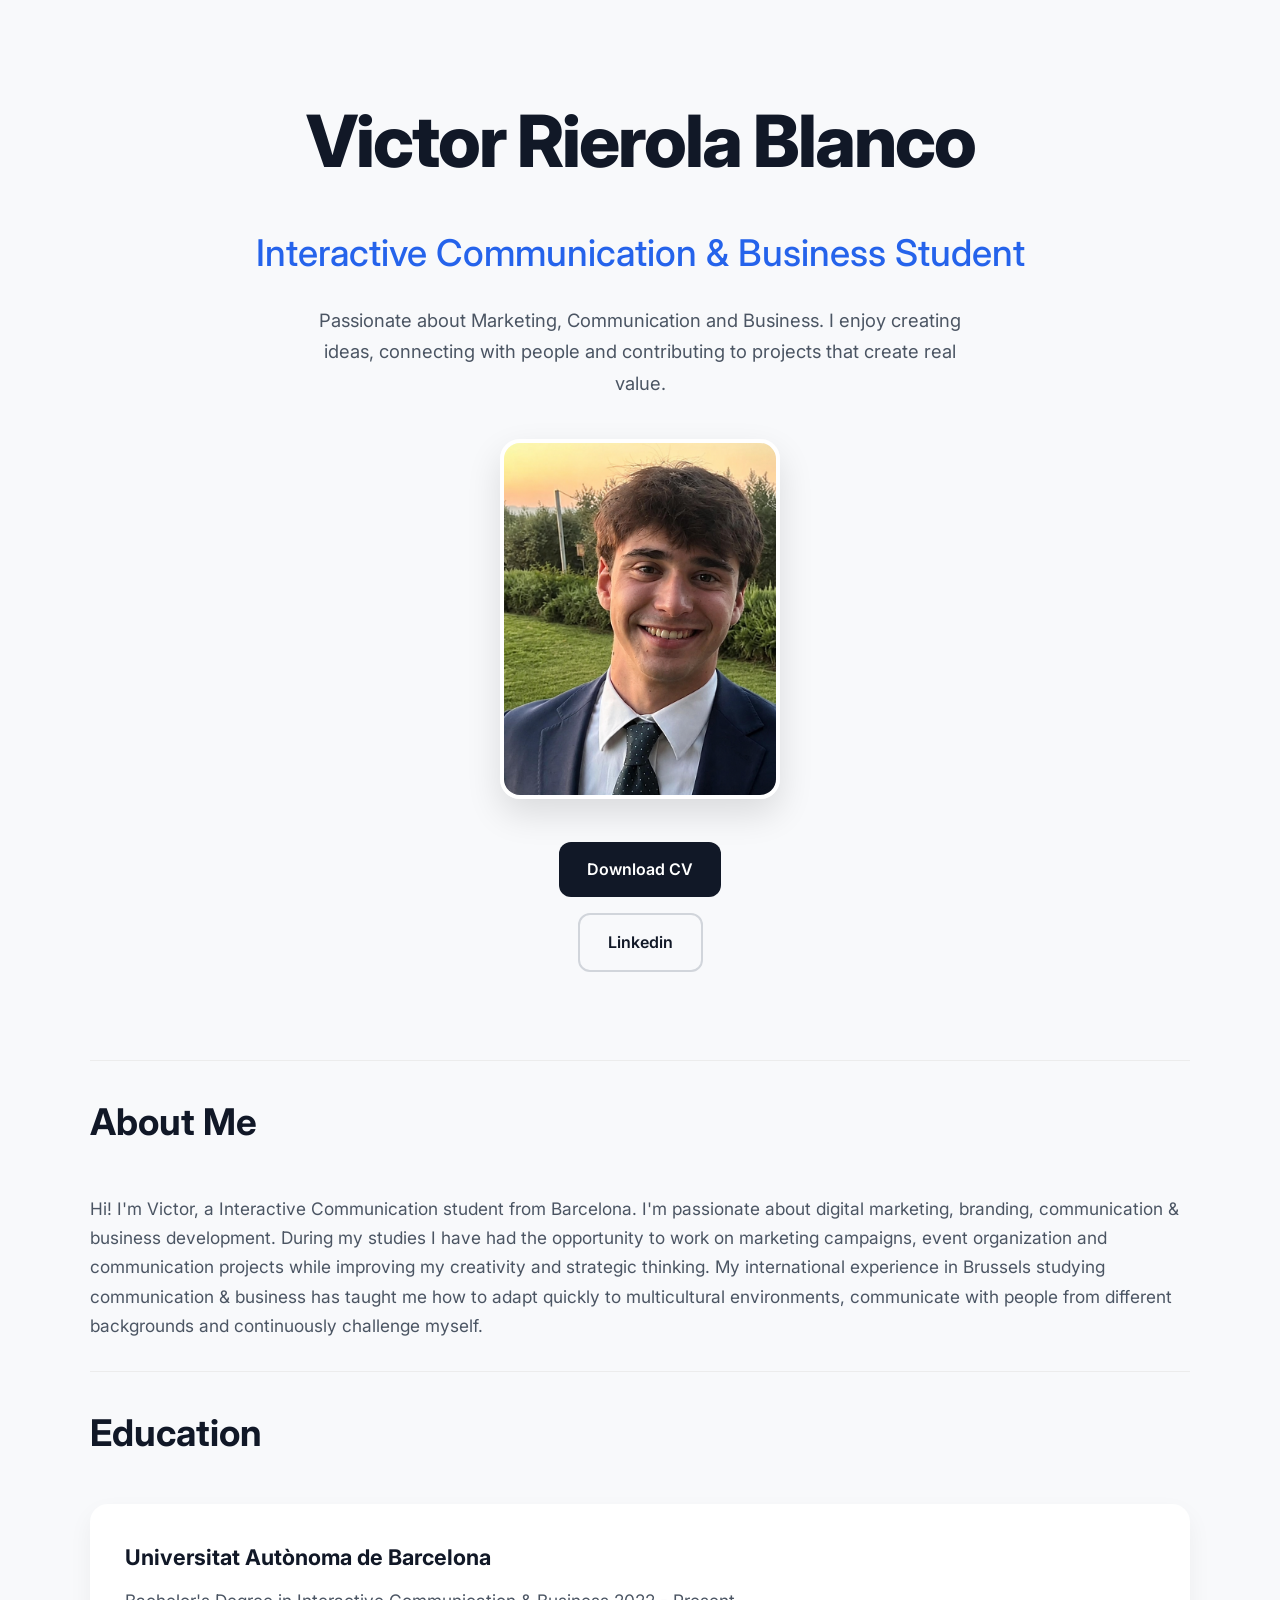
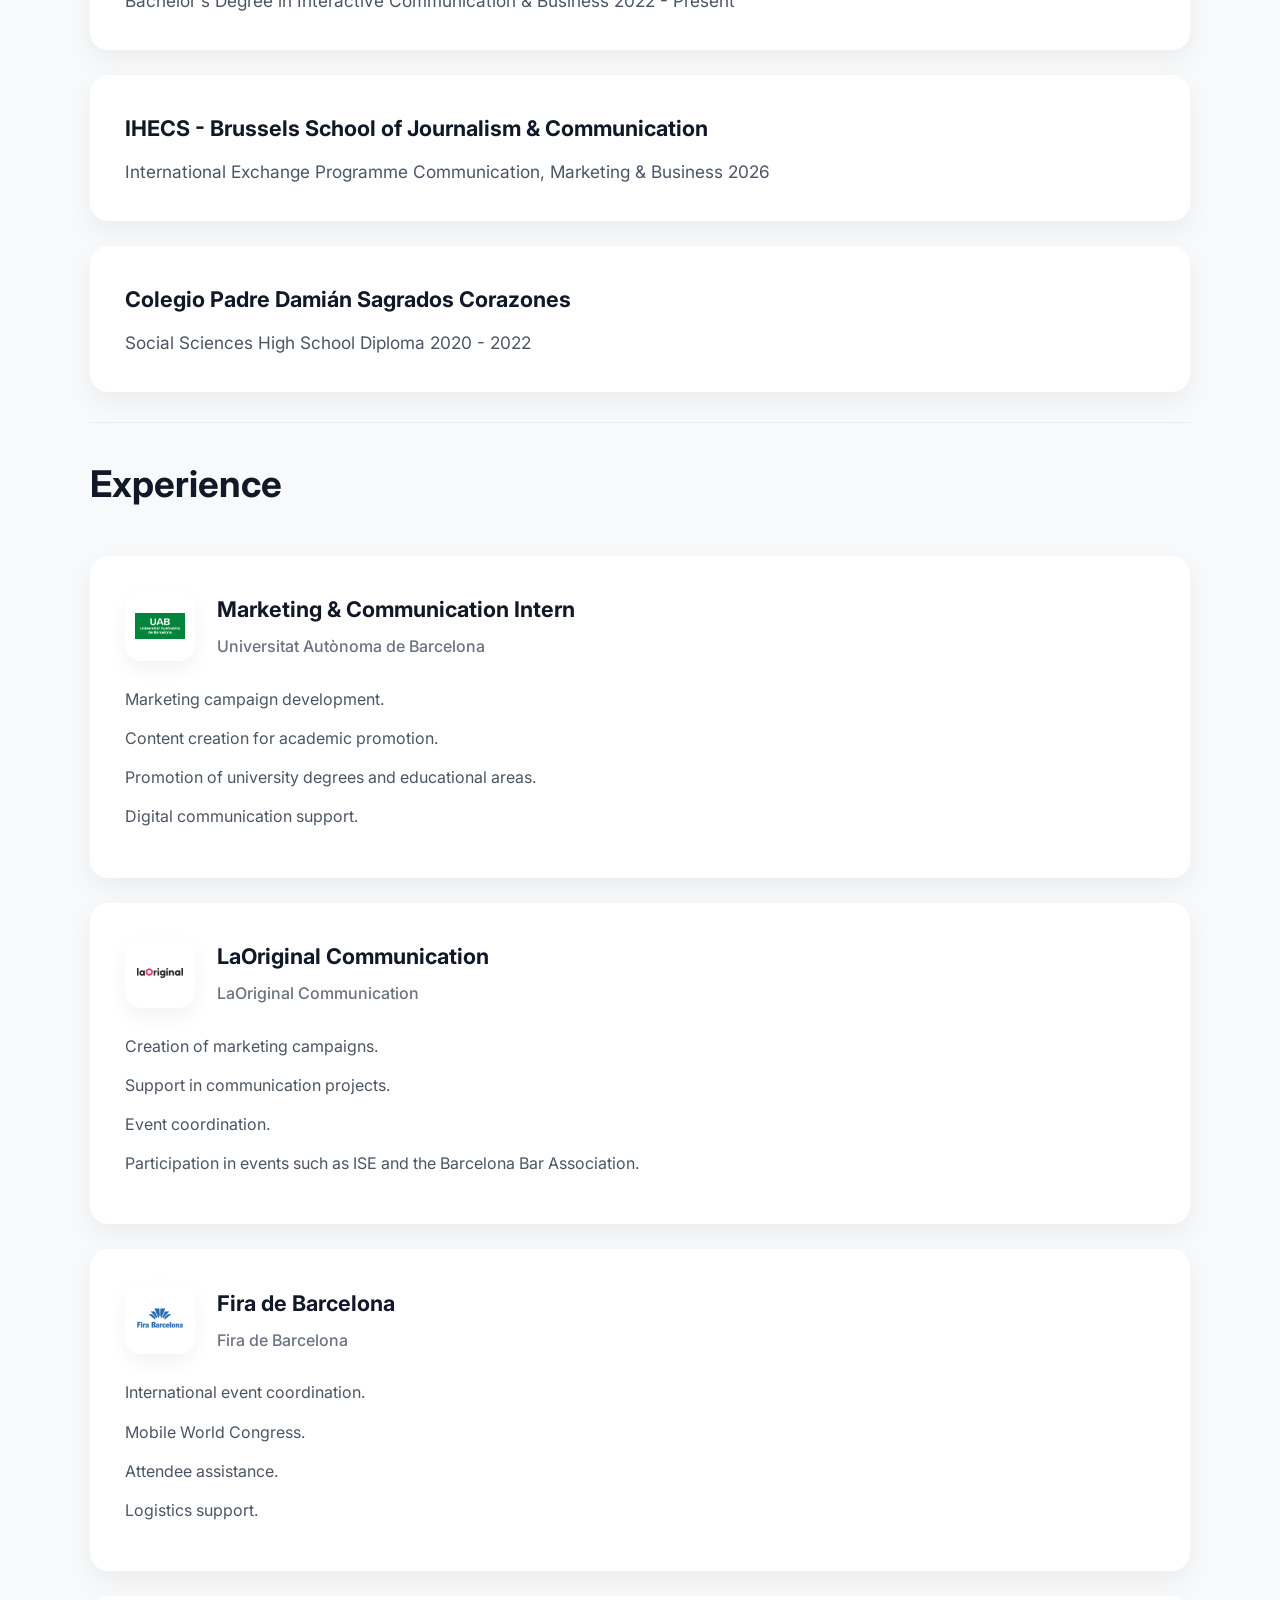
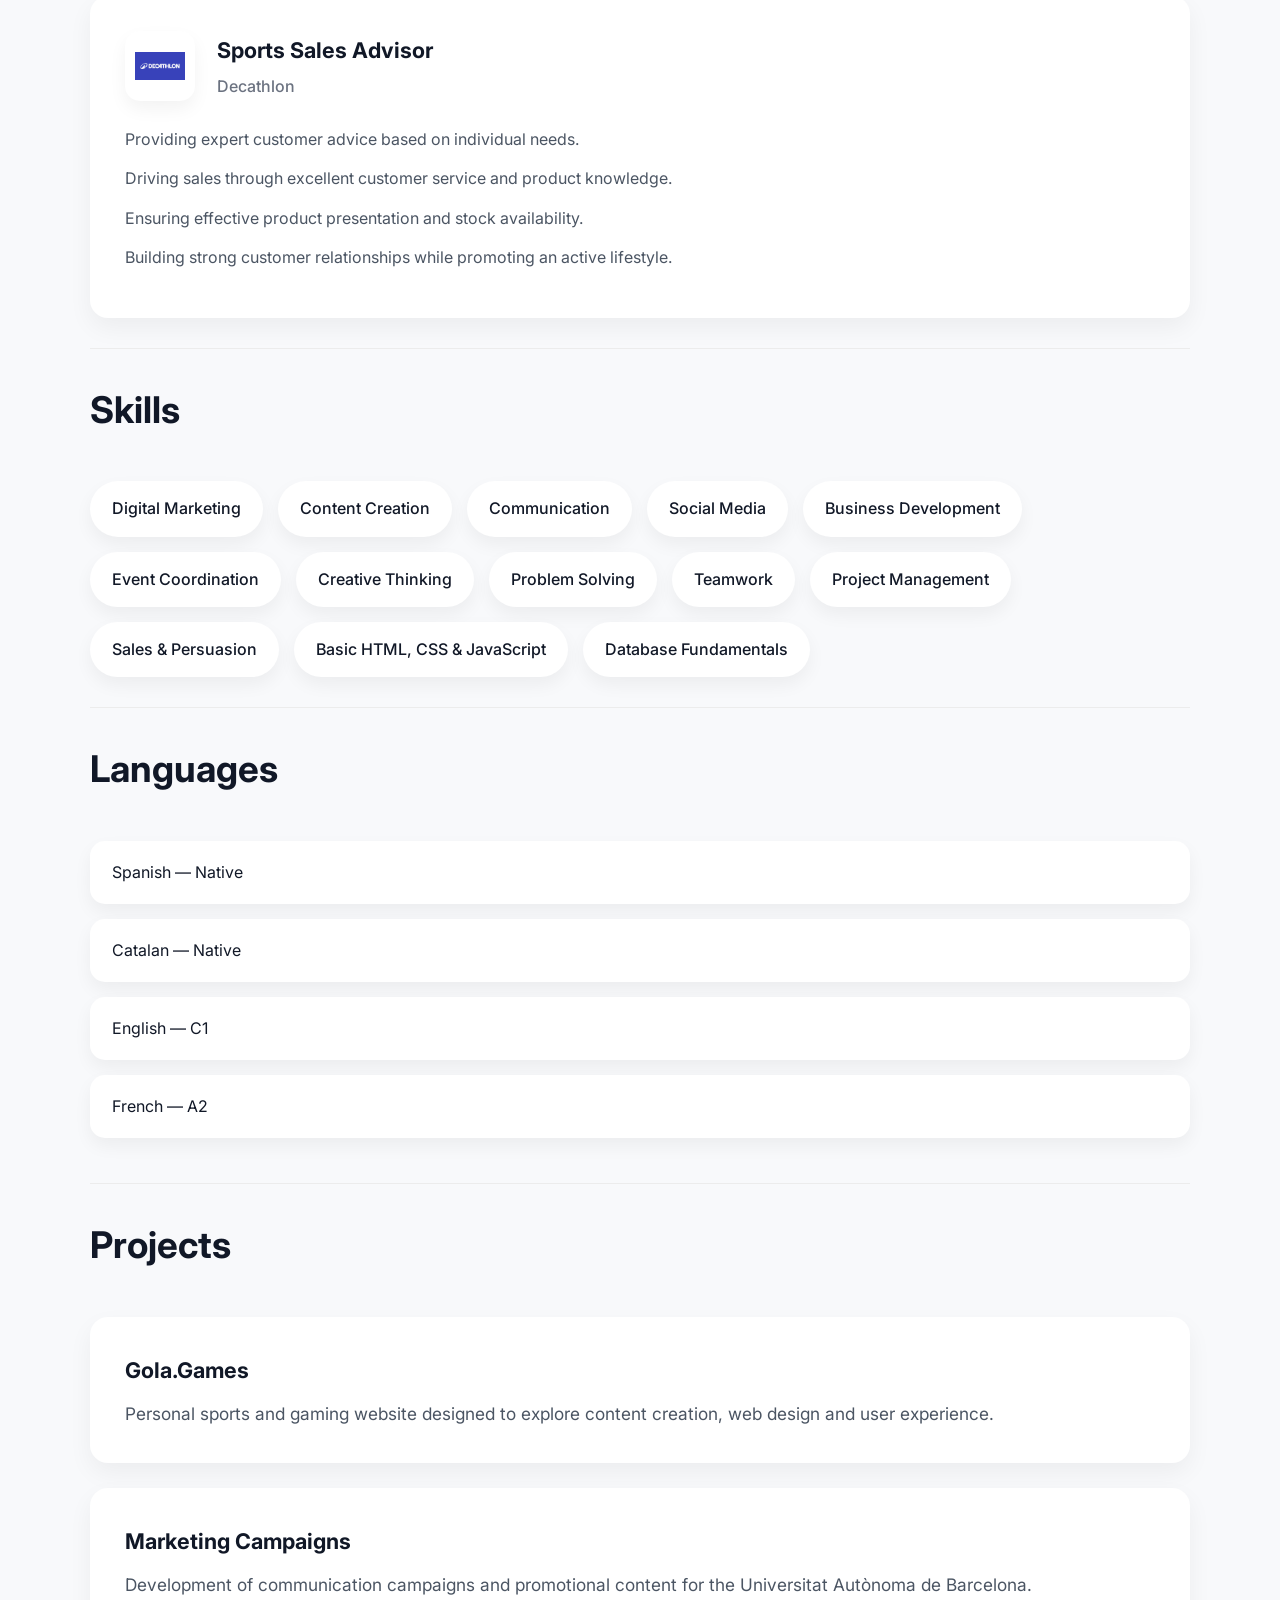
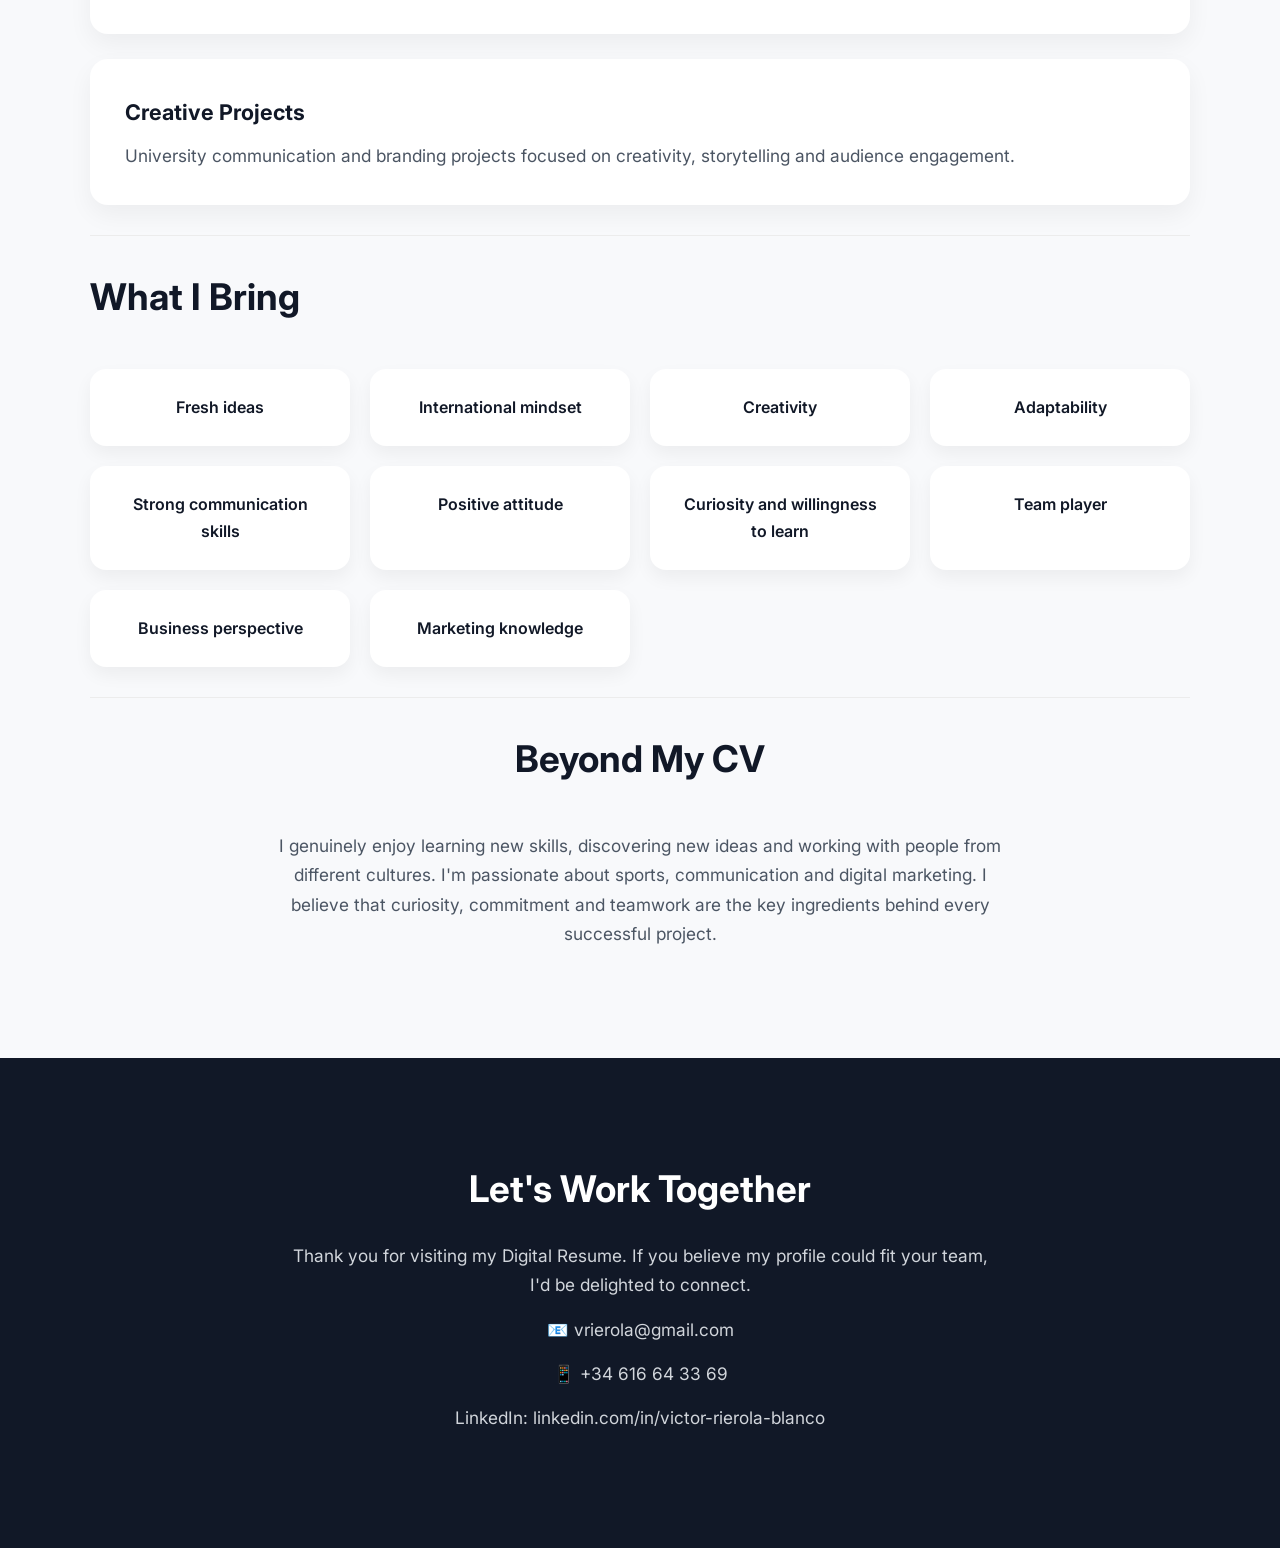
==== index.html @ 32dbc3a5 "Add files via upload" ====
<!DOCTYPE html>
<html lang="en">

<head>

    <meta charset="UTF-8">
    <meta name="viewport" content="width=device-width, initial-scale=1.0">
    <link rel="stylesheet" href="style.css">
    <title>Victor Rierola | Digital Resume</title>

</head>

<body>

    <!-- HERO -->

    <header>
        
        
        <h1>Victor Rierola Blanco</h1>


        <h2>Interactive Communication & Business Student</h2>

        <p>
            Passionate about Marketing, Communication and Business.
            I enjoy creating ideas, connecting with people and contributing
            to projects that create real value.
        </p>

        <div class="profile-picture">
            <img src="assets/images/ProfilePicture.png" alt="Victor Rierola Blanco">
        </div>

        <a href="assets/documents/CV-VICTORRIEROLA2026.pdf" download>Download CV</a>

        <a href="https://www.linkedin.com/in/victor-rierola-blanco" target="_blank">Linkedin</a>

    </header>



    <!-- ABOUT -->

    <section id="about">

        <h2>About Me</h2>

        <p>

            Hi!

            I'm Victor, a Interactive Communication student from Barcelona.

            I'm passionate about digital marketing, branding, communication &
            business development.

            During my studies I have had the opportunity to work on marketing
            campaigns, event organization and communication projects while
            improving my creativity and strategic thinking.

            My international experience in Brussels studying communication & business 
            has taught me how to adapt quickly to multicultural environments, 
            communicate with people from different backgrounds and continuously 
            challenge myself.

        </p>

    </section>



    <!-- EDUCATION -->

    <section id="education">

        <h2>Education</h2>

        <article>

            <h3>Universitat Autònoma de Barcelona</h3>

            <p>

                Bachelor's Degree in Interactive Communication & Business

                2022 - Present

            </p>

        </article>

        <article>

            <h3>IHECS - Brussels School of Journalism & Communication</h3>

            <p>

                International Exchange Programme

                Communication, Marketing & Business

                2026

            </p>

        </article>

        <article>

            <h3>Colegio Padre Damián Sagrados Corazones</h3>

            <p>

                Social Sciences High School Diploma

                2020 - 2022

            </p>

        </article>

    </section>



    <!-- EXPERIENCE -->

    <section id="experience">

        <h2>Experience</h2>

        <article class="experience-card">

            <div class="experience-header">
        
                <img src="assets/images/uablogo.jpg" alt="UAB Logo">
        
                <div>
        
                    <h3>Marketing & Communication Intern</h3>
        
                    <h4>Universitat Autònoma de Barcelona</h4>
        
                </div>
        
            </div>
        
            <ul>
        
                <li>Marketing campaign development.</li>
        
                <li>Content creation for academic promotion.</li>
        
                <li>Promotion of university degrees and educational areas.</li>
        
                <li>Digital communication support.</li>
        
            </ul>
        
        </article>
        
    <article class="experience-card">

        <div class="experience-header">

            <img src="assets/images/logo-laOriginal-Communication.png" alt="Original Communication Logo">

            <div>

                <h3>LaOriginal Communication</h3>

                <h4>LaOriginal Communication</h4>

            </div>

        </div>

        <ul>

            <li>Creation of marketing campaigns.</li>

            <li>Support in communication projects.</li>

            <li>Event coordination.</li>

            <li>Participation in events such as ISE and the Barcelona Bar Association.</li>

        </ul>

    </article>

    <article class="experience-card">

        <div class="experience-header">

            <img src="assets/images/logofirabarcelona.webp" alt="Fira de Barcelona Logo">

            <div>

                <h3>Fira de Barcelona</h3>

                <h4>Fira de Barcelona</h4>

            </div>

        </div>

        <ul>

            <li>International event coordination.</li>

            <li>Mobile World Congress.</li>

            <li>Attendee assistance.</li>

            <li>Logistics support.</li>

        </ul>

    </article>
    <article class="experience-card">

        <div class="experience-header">
    
            <img src="assets/images/logodecathlon.avif" alt="UAB Logo">
    
            <div>
    
                <h3>Sports Sales Advisor</h3>
    
                <h4>Decathlon</h4>
    
            </div>
    
        </div>
    
        <ul>
    
            <li>Providing expert customer advice based on individual needs.</li>

            <li>Driving sales through excellent customer service and product knowledge.</li>

            <li>Ensuring effective product presentation and stock availability.</li>

            <li>Building strong customer relationships while promoting an active lifestyle.</li>
    
        </ul>
    
        </article>

    </section>



    <!-- SKILLS -->

    <section id="skills">

        <h2>Skills</h2>

        <ul>

            <li>Digital Marketing</li>

            <li>Content Creation</li>

            <li>Communication</li>

            <li>Social Media</li>

            <li>Business Development</li>

            <li>Event Coordination</li>

            <li>Creative Thinking</li>

            <li>Problem Solving</li>

            <li>Teamwork</li>

            <li>Project Management</li>

            <li>Sales & Persuasion</li>

            <li>Basic HTML, CSS & JavaScript</li>

            <li>Database Fundamentals</li>

        </ul>

    </section>



    <!-- LANGUAGES -->

    <section id="languages">

        <h2>Languages</h2>

        <ul>

            <li>Spanish — Native</li>

            <li>Catalan — Native</li>

            <li>English — C1</li>

            <li>French — A2</li>

        </ul>

    </section>



    <!-- PROJECTS -->

    <section id="projects">

        <h2>Projects</h2>

        <article>

            <h3>Gola.Games</h3>

            <p>

                Personal sports and gaming website designed to explore
                content creation, web design and user experience.

            </p>

        </article>

        <article>

            <h3>Marketing Campaigns</h3>

            <p>

                Development of communication campaigns and promotional
                content for the Universitat Autònoma de Barcelona.

            </p>

        </article>

        <article>

            <h3>Creative Projects</h3>

            <p>

                University communication and branding projects focused on
                creativity, storytelling and audience engagement.

            </p>

        </article>

    </section>



    <!-- WHAT I BRING -->

    <section id="bring">

        <h2>What I Bring</h2>

        <ul>

            <li>Fresh ideas</li>

            <li>International mindset</li>

            <li>Creativity</li>

            <li>Adaptability</li>

            <li>Strong communication skills</li>

            <li>Positive attitude</li>

            <li>Curiosity and willingness to learn</li>

            <li>Team player</li>

            <li>Business perspective</li>

            <li>Marketing knowledge</li>

        </ul>

    </section>



    <!-- PERSONAL -->

    <section id="personal">

        <h2>Beyond My CV</h2>

        <p>

            I genuinely enjoy learning new skills, discovering new ideas
            and working with people from different cultures.

            I'm passionate about sports, communication and digital marketing.

            I believe that curiosity, commitment and teamwork are the key
            ingredients behind every successful project.

        </p>

    </section>



    <!-- CONTACT -->

    <footer>

        <h2>Let's Work Together</h2>

        <p>

            Thank you for visiting my Digital Resume.

            If you believe my profile could fit your team,
            I'd be delighted to connect.

        </p>

        <p>

            📧 vrierola@gmail.com

        </p>

        <p>

            📱 +34 616 64 33 69

        </p>

        <p>

            LinkedIn:
            linkedin.com/in/victor-rierola-blanco

        </p>

    </footer>

</body>

</html>
---- style.css ----
/*==========================
  Victor Rierola Portfolio
==========================*/

/* Google Font */
@import url('https://fonts.googleapis.com/css2?family=Inter:wght@300;400;500;600;700;800&display=swap');

*{
    margin:0;
    padding:0;
    box-sizing:border-box;
}

html{
    scroll-behavior:smooth;
}

body{

    font-family:'Inter',sans-serif;

    background:#F8F9FB;

    color:#111827;

    line-height:1.7;

}

/*==========================
GENERAL
==========================*/

section{

    width:min(1100px,90%);

    margin:auto;

    padding:30px 0;

}

h1{

    font-size:4.5rem;

    font-weight:800;

    letter-spacing:-2px;

}

h2{

    font-size:2.3rem;

    margin-bottom:40px;

    font-weight:700;

}

h3{

    font-size:1.35rem;

    margin-bottom:10px;

}

h4{

    font-size:1rem;

    color:#6B7280;

    margin-bottom:20px;

    font-weight:500;

}

p{

    color:#4B5563;

    font-size:1.08rem;

}

ul{

    list-style:none;

}

/*==========================
HEADER
==========================*/

/*==========================
PROFILE PICTURE
==========================*/

/*==========================
PROFILE PICTURE
==========================*/

/*==========================
PROFILE PICTURE
==========================*/

/*==========================
PROFILE PICTURE
==========================*/

/*==========================
PROFILE PICTURE
==========================*/

/*==========================
PROFILE PICTURE
==========================*/

/*==========================
PROFILE PICTURE
==========================*/

/*==========================
PROFILE PICTURE
==========================*/

.profile-picture{

    width:280px;
    height:360px;

    margin:0 auto 35px;

    overflow:hidden;

    border-radius:20px;

    border:4px solid #ffffff;

    box-shadow:0 15px 35px rgba(0,0,0,.12);

}

.profile-picture img{

    width:100%;
    height:100%;

    object-fit:cover;

    object-position:center center;

    display:block;

}
header{

    min-height:100vh;

    padding:80px 0;

    display:flex;

    flex-direction:column;

    justify-content:center;

    align-items:center;

    text-align:center;

    width:min(900px,90%);

    margin:auto;

}

header h2{

    color:#2563EB;

    font-weight:500;

    margin:20px 0;

}

header p{

    max-width:650px;

    margin-bottom:40px;

    font-size:1.15rem;

}

header a{

    display:inline-block;

    margin:8px;

    padding:14px 28px;

    text-decoration:none;

    border-radius:12px;

    transition:.3s;

    font-weight:600;

}

header a:first-of-type{

    background:#111827;

    color:white;

}

header a:last-of-type{

    border:2px solid #D1D5DB;

    color:#111827;

}

header a:hover{

    transform:translateY(-4px);

    box-shadow:0 15px 35px rgba(0,0,0,.1);

}

/*==========================
SECTIONS
==========================*/

section{

    border-top:1px solid #ECECEC;

}

/*==========================
CARDS
==========================*/

article{

    background:white;

    border-radius:18px;

    padding:35px;

    margin-top:25px;

    box-shadow:0 10px 25px rgba(0,0,0,.05);

    transition:.3s;

}

article:hover{

    transform:translateY(-6px);

    box-shadow:0 18px 40px rgba(0,0,0,.08);

}

article ul{

    margin-top:20px;

}

article li{

    margin-bottom:12px;

    color:#4B5563;

}

/*==========================
SKILLS
==========================*/

#skills ul{

    display:flex;

    flex-wrap:wrap;

    gap:15px;

}

#skills li{

    background:white;

    padding:14px 22px;

    border-radius:50px;

    font-weight:500;

    box-shadow:0 8px 18px rgba(0,0,0,.05);

    transition:.25s;

}

#skills li:hover{

    background:#2563EB;

    color:white;

}

/*==========================
LANGUAGES
==========================*/

#languages li{

    background:white;

    margin-bottom:15px;

    padding:18px 22px;

    border-radius:15px;

    box-shadow:0 8px 18px rgba(0,0,0,.05);

}

/*==========================
WHAT I BRING
==========================*/

#bring ul{

    display:grid;

    grid-template-columns:repeat(auto-fit,minmax(240px,1fr));

    gap:20px;

}

#bring li{

    background:white;

    padding:25px;

    border-radius:16px;

    text-align:center;

    font-weight:600;

    box-shadow:0 8px 18px rgba(0,0,0,.05);

    transition:.3s;

}

#bring li:hover{

    transform:translateY(-5px);

}

/*==========================
PERSONAL
==========================*/

#personal{

    text-align:center;

}

#personal p{

    max-width:750px;

    margin:auto;

}

/*==========================
FOOTER
==========================*/

footer{

    background:#111827;

    color:white;

    text-align:center;

    padding:100px 20px;

    margin-top:80px;

}

footer h2{

    color:white;

    margin-bottom:20px;

}

footer p{

    color:#D1D5DB;

    margin:15px auto;

    max-width:700px;

}

/*==========================
SCROLLBAR
==========================*/

::-webkit-scrollbar{

    width:10px;

}

::-webkit-scrollbar-track{

    background:#F3F4F6;

}

::-webkit-scrollbar-thumb{

    background:#C7C7C7;

    border-radius:20px;

}

::-webkit-scrollbar-thumb:hover{

    background:#999;

}

/*==========================
RESPONSIVE
==========================*/

@media(max-width:768px){

    h1{

        font-size:3rem;

    }

    h2{

        font-size:2rem;

    }

    header{

        height:auto;

        padding:120px 0;

    }

    section{

        padding:70px 0;

    }

}
/*==========================
EXPERIENCE
==========================*/

.experience-card{

    padding:35px;

}

.experience-header{

    display:flex;

    align-items:center;

    gap:22px;

    margin-bottom:25px;

}

.experience-header img{

    width:70px;

    height:70px;

    object-fit:contain;

    background:white;

    border-radius:15px;

    padding:10px;

    box-shadow:0 8px 18px rgba(0,0,0,.05);

}

.experience-header h3{

    margin-bottom:5px;

}

.experience-header h4{

    margin:0;

    color:#6B7280;

}
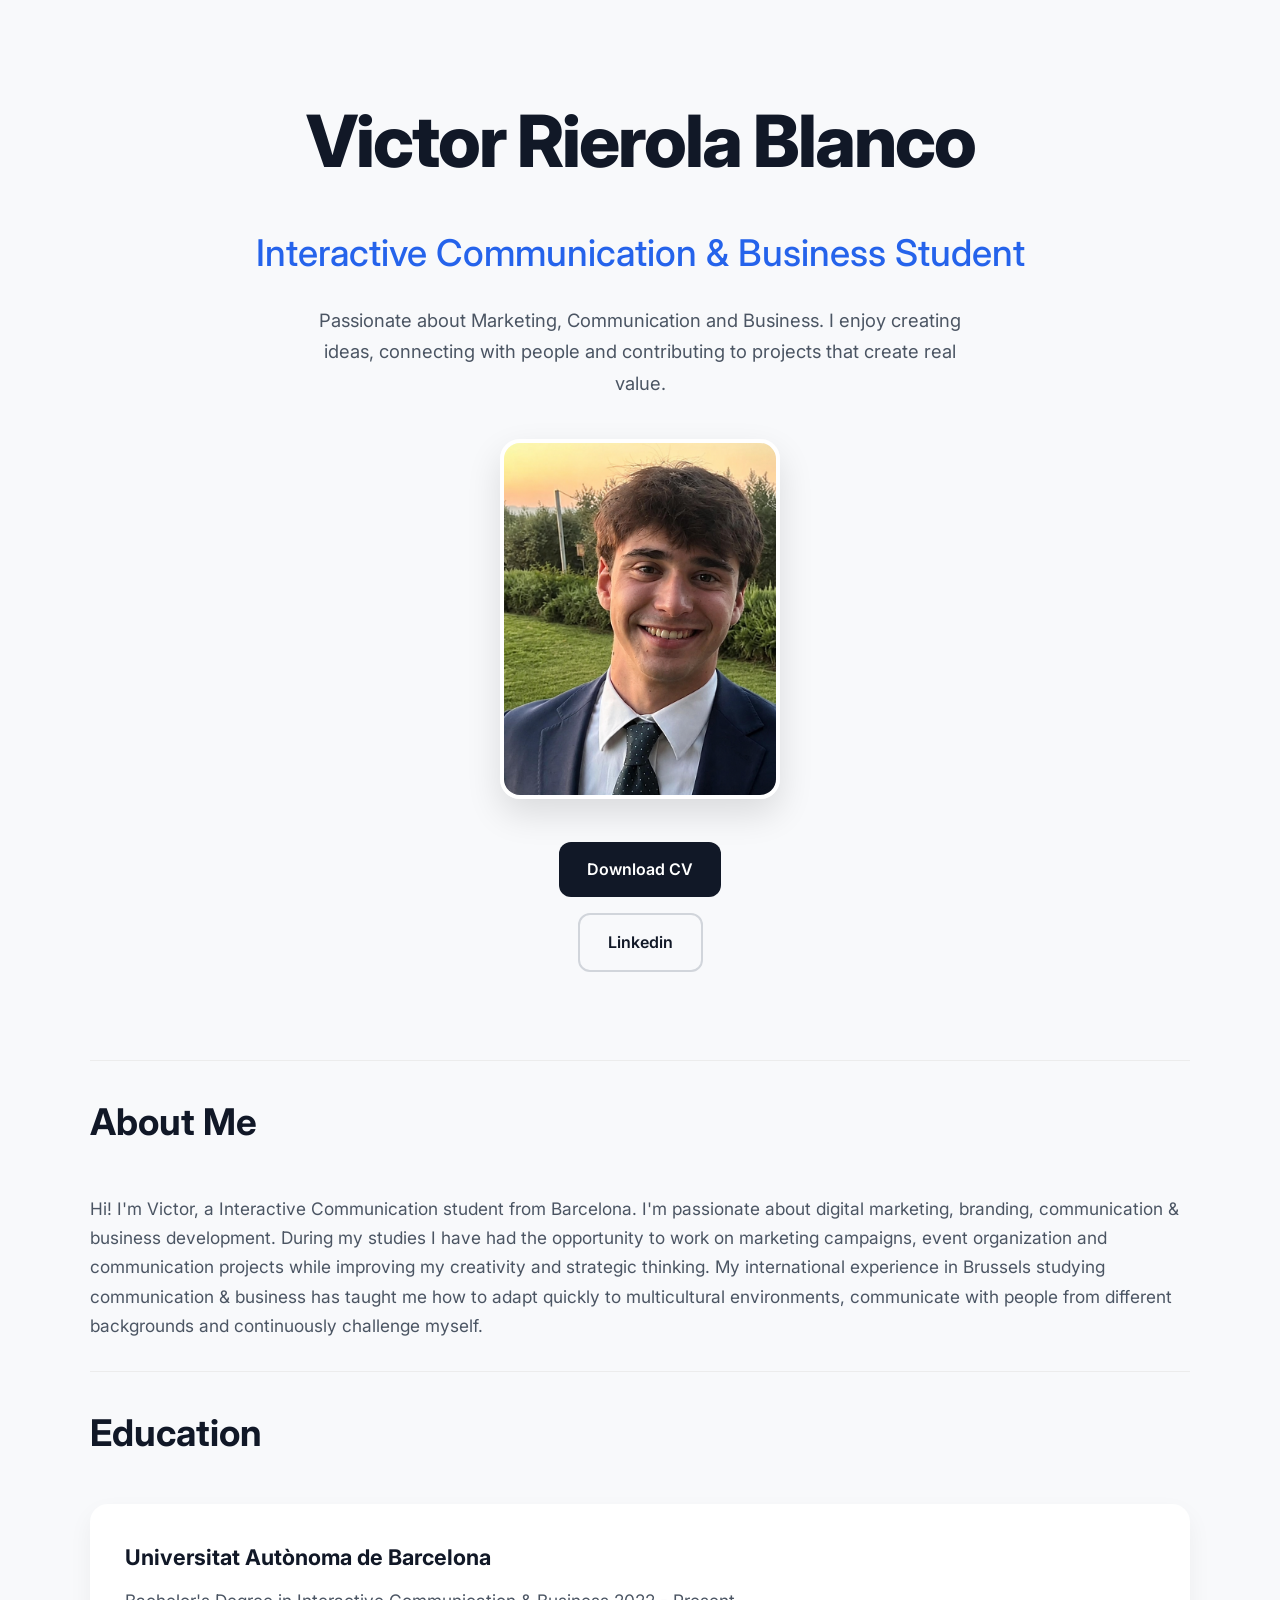
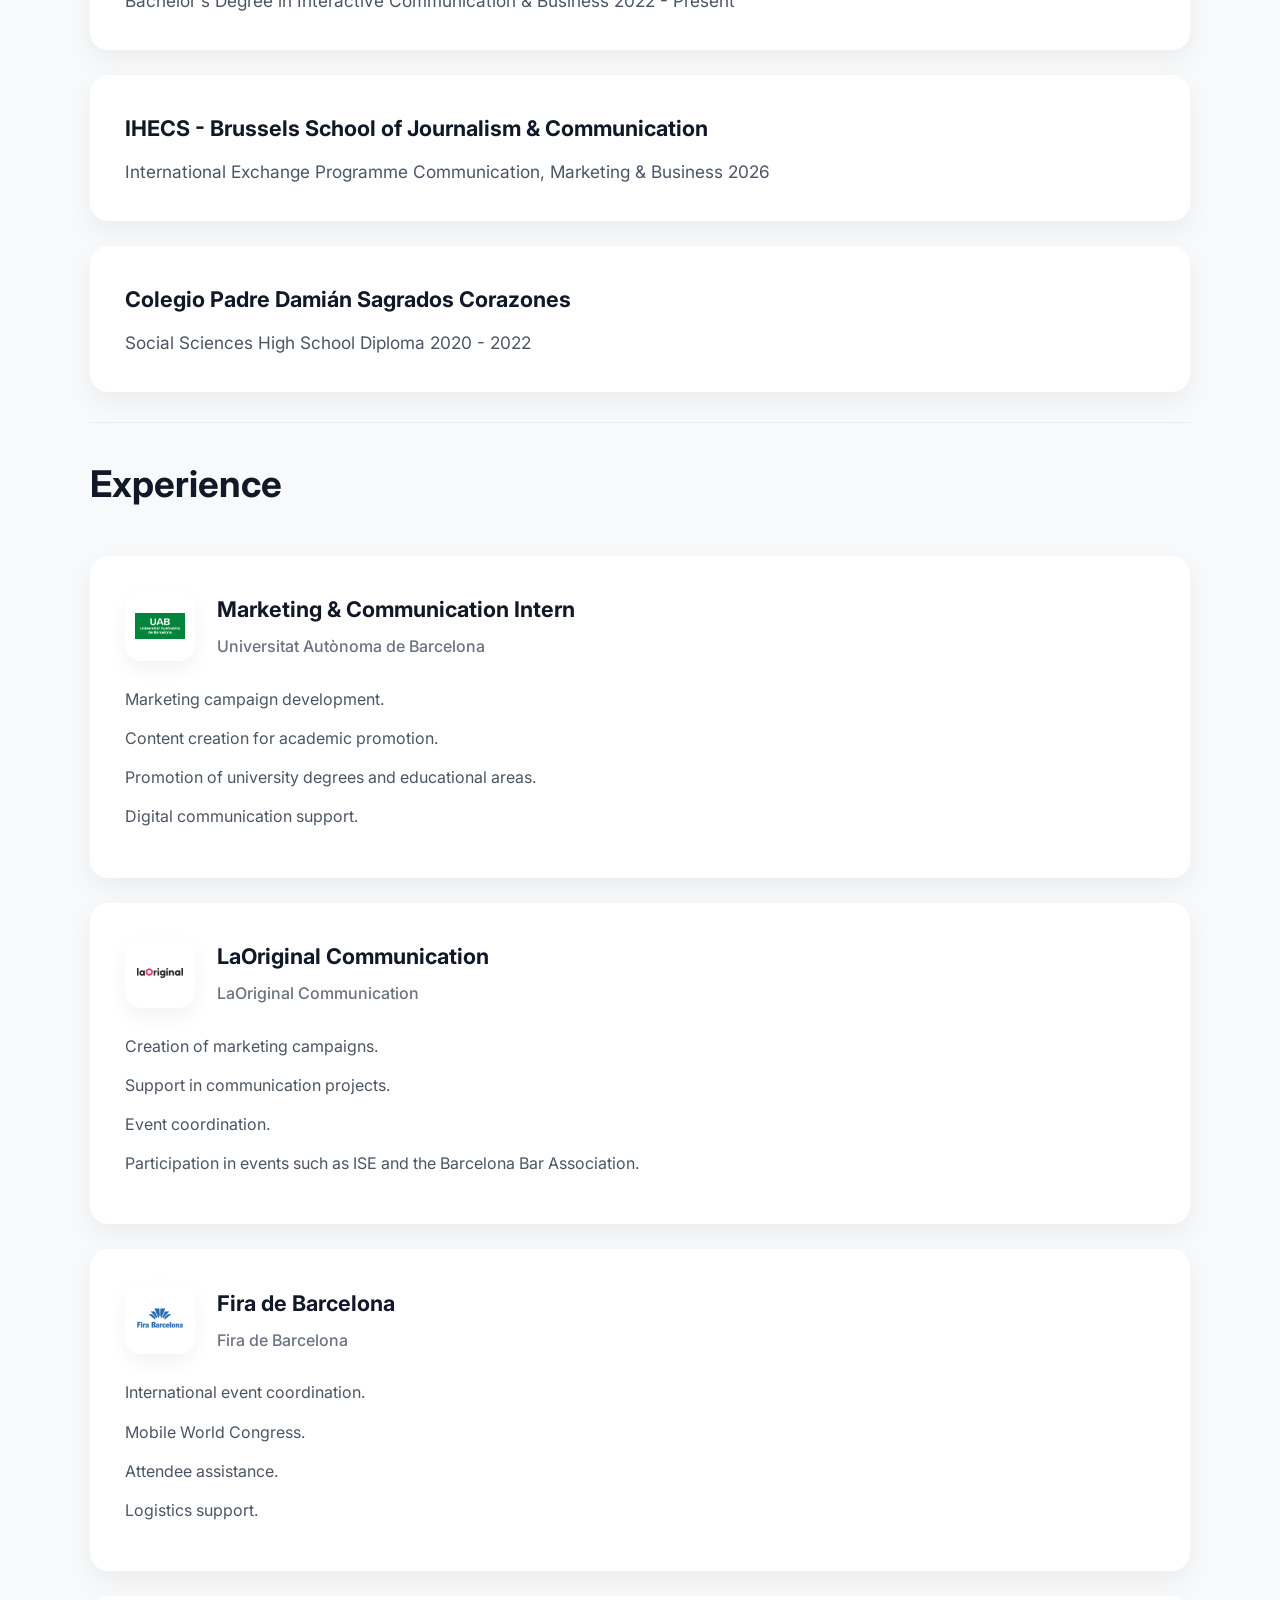
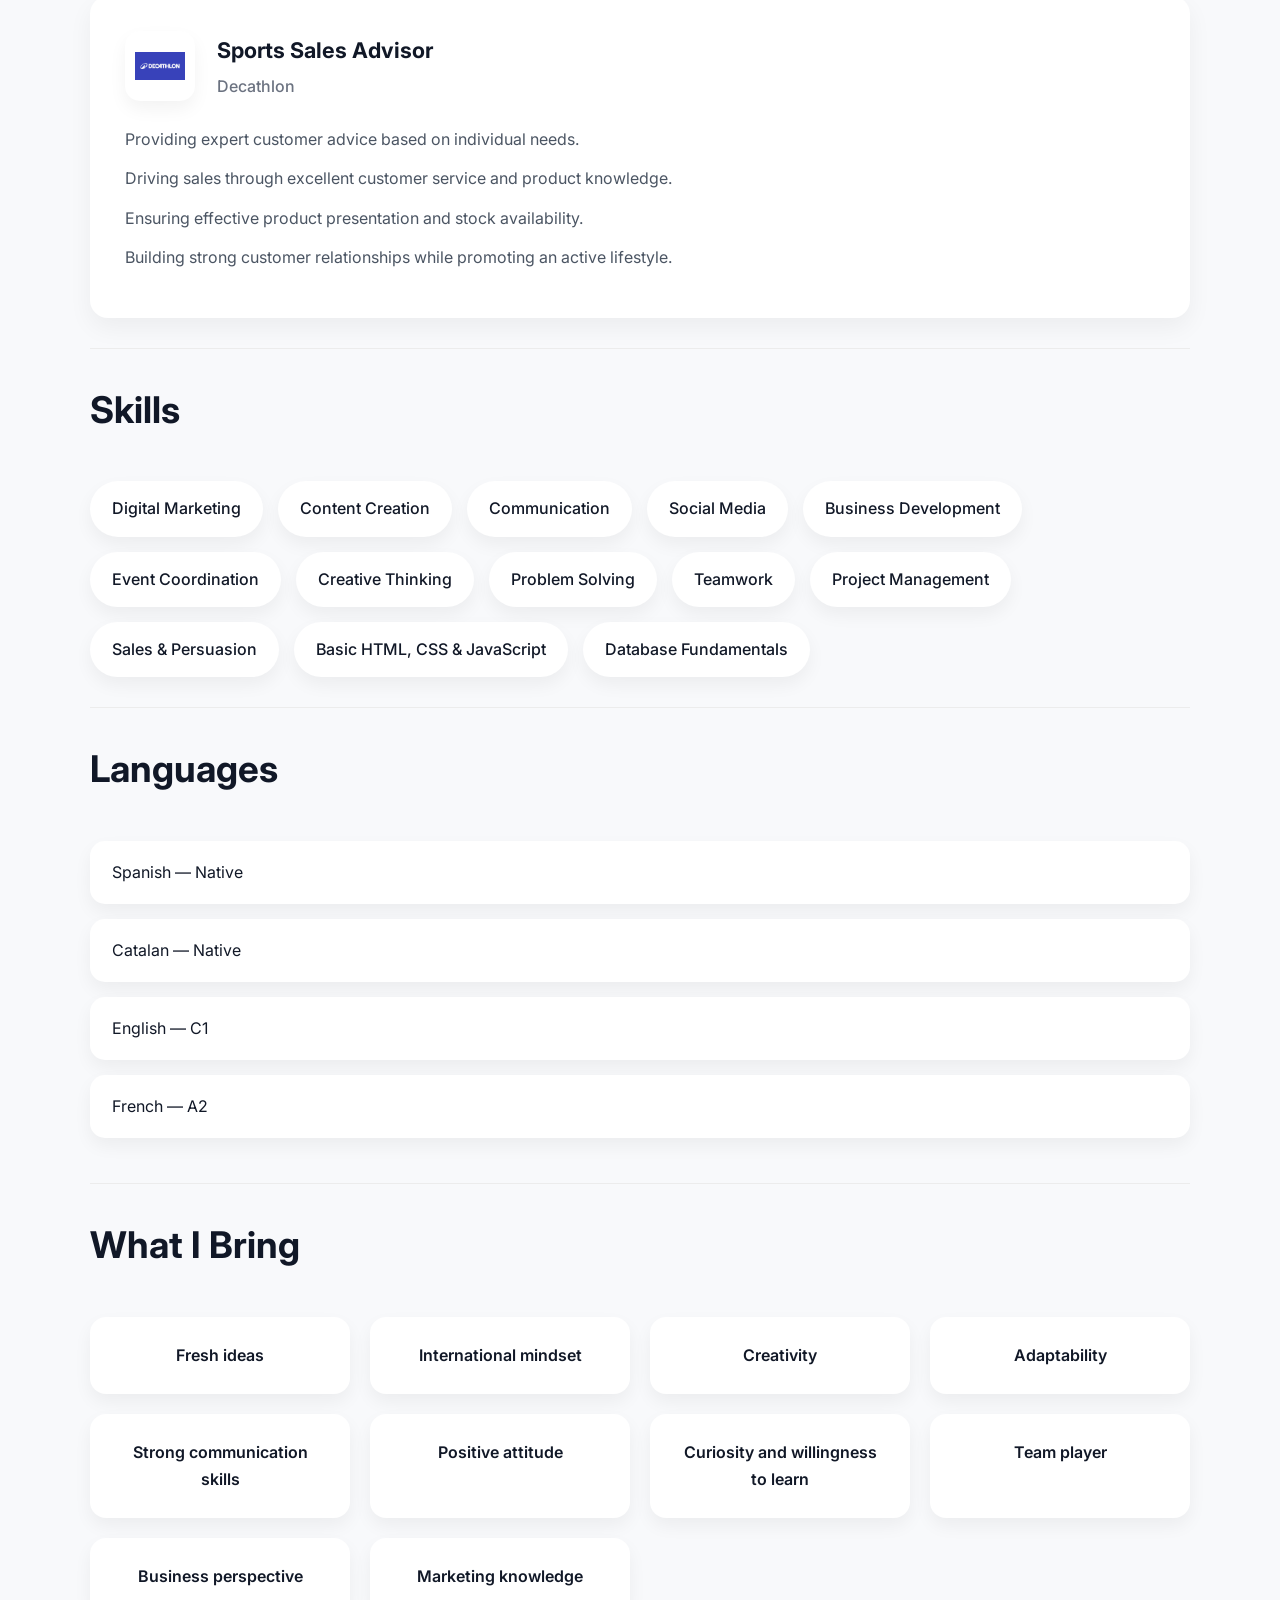
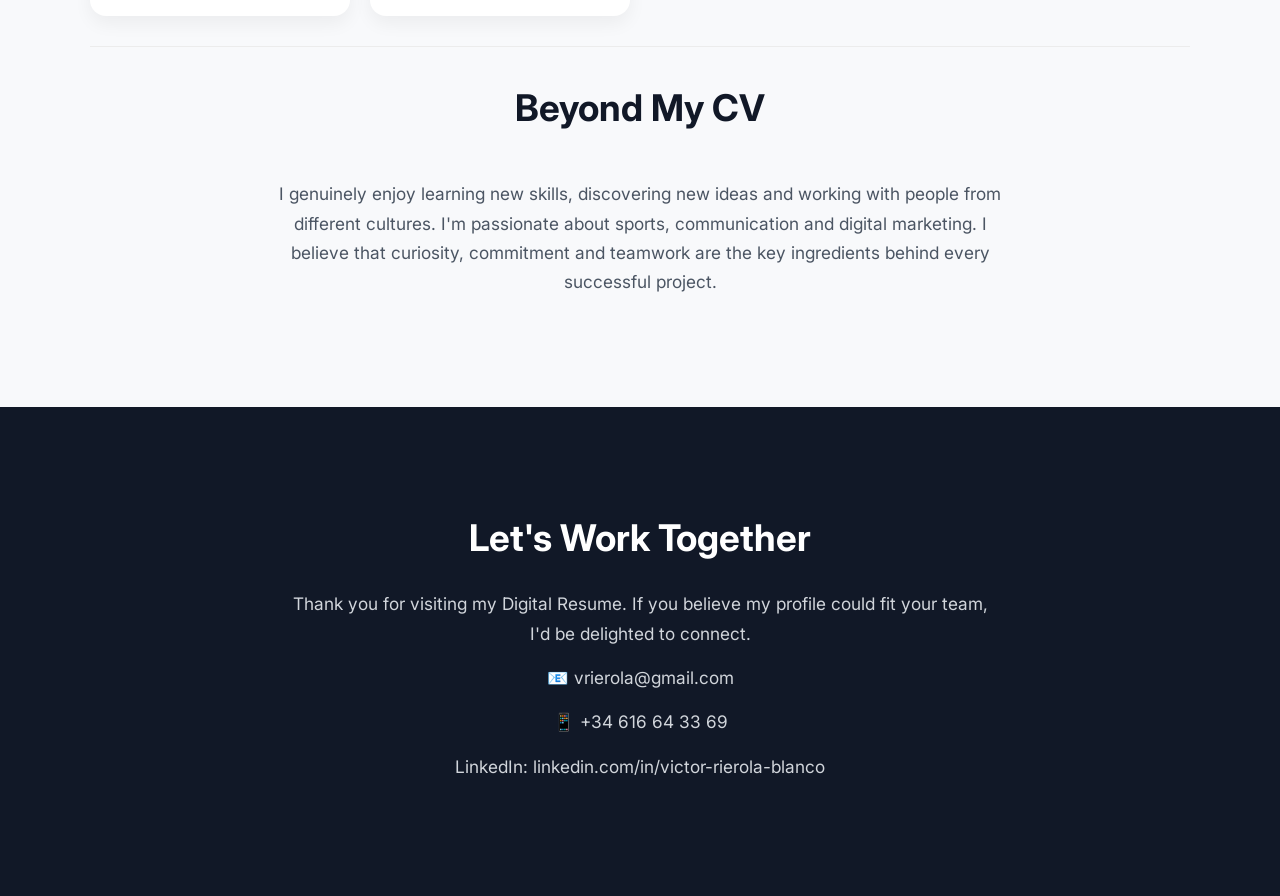
==== commit d9a682f2: "Add files via upload" ====
--- a/index.html
+++ b/index.html
@@ -317,7 +317,7 @@
 
     <!-- PROJECTS -->
 
-    <section id="projects">
+    <!--<section id="projects">
 
         <h2>Projects</h2>
 
@@ -360,7 +360,7 @@
 
         </article>
 
-    </section>
+    </section>-->
 
 
 
